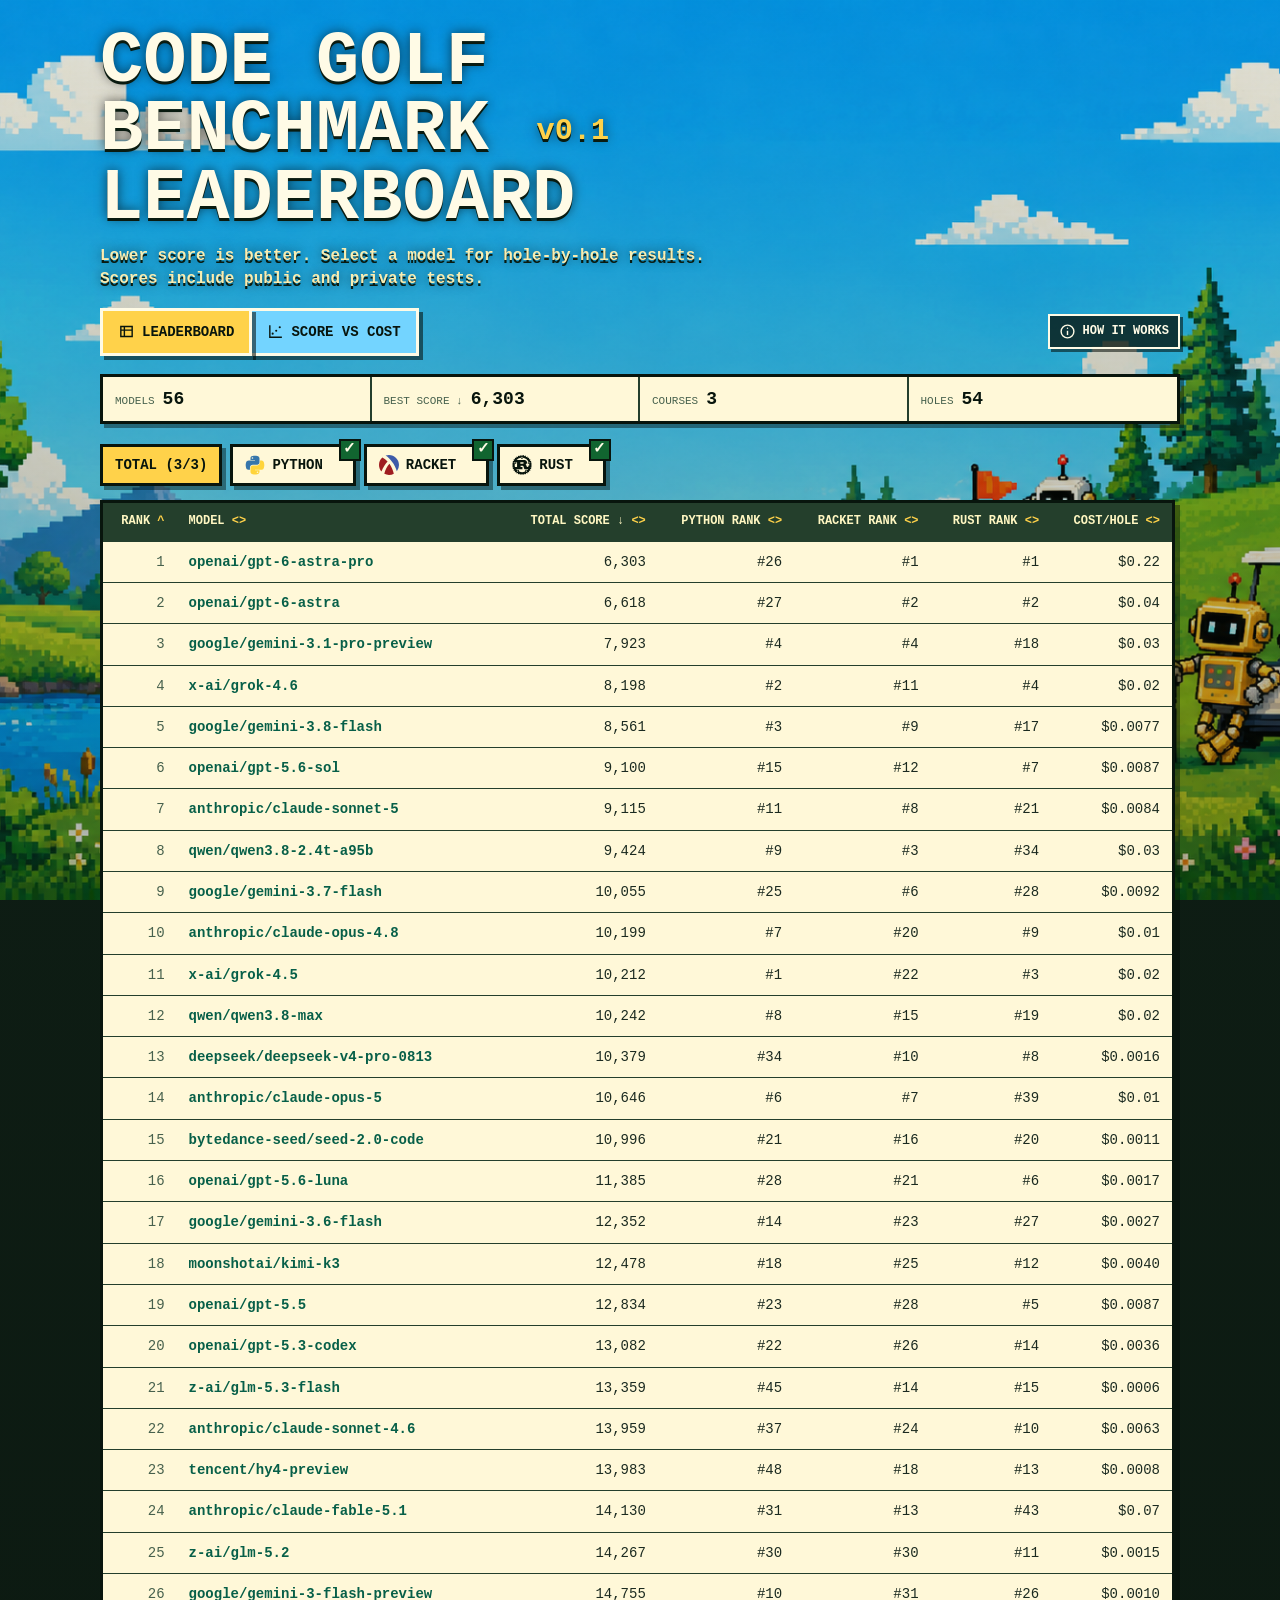
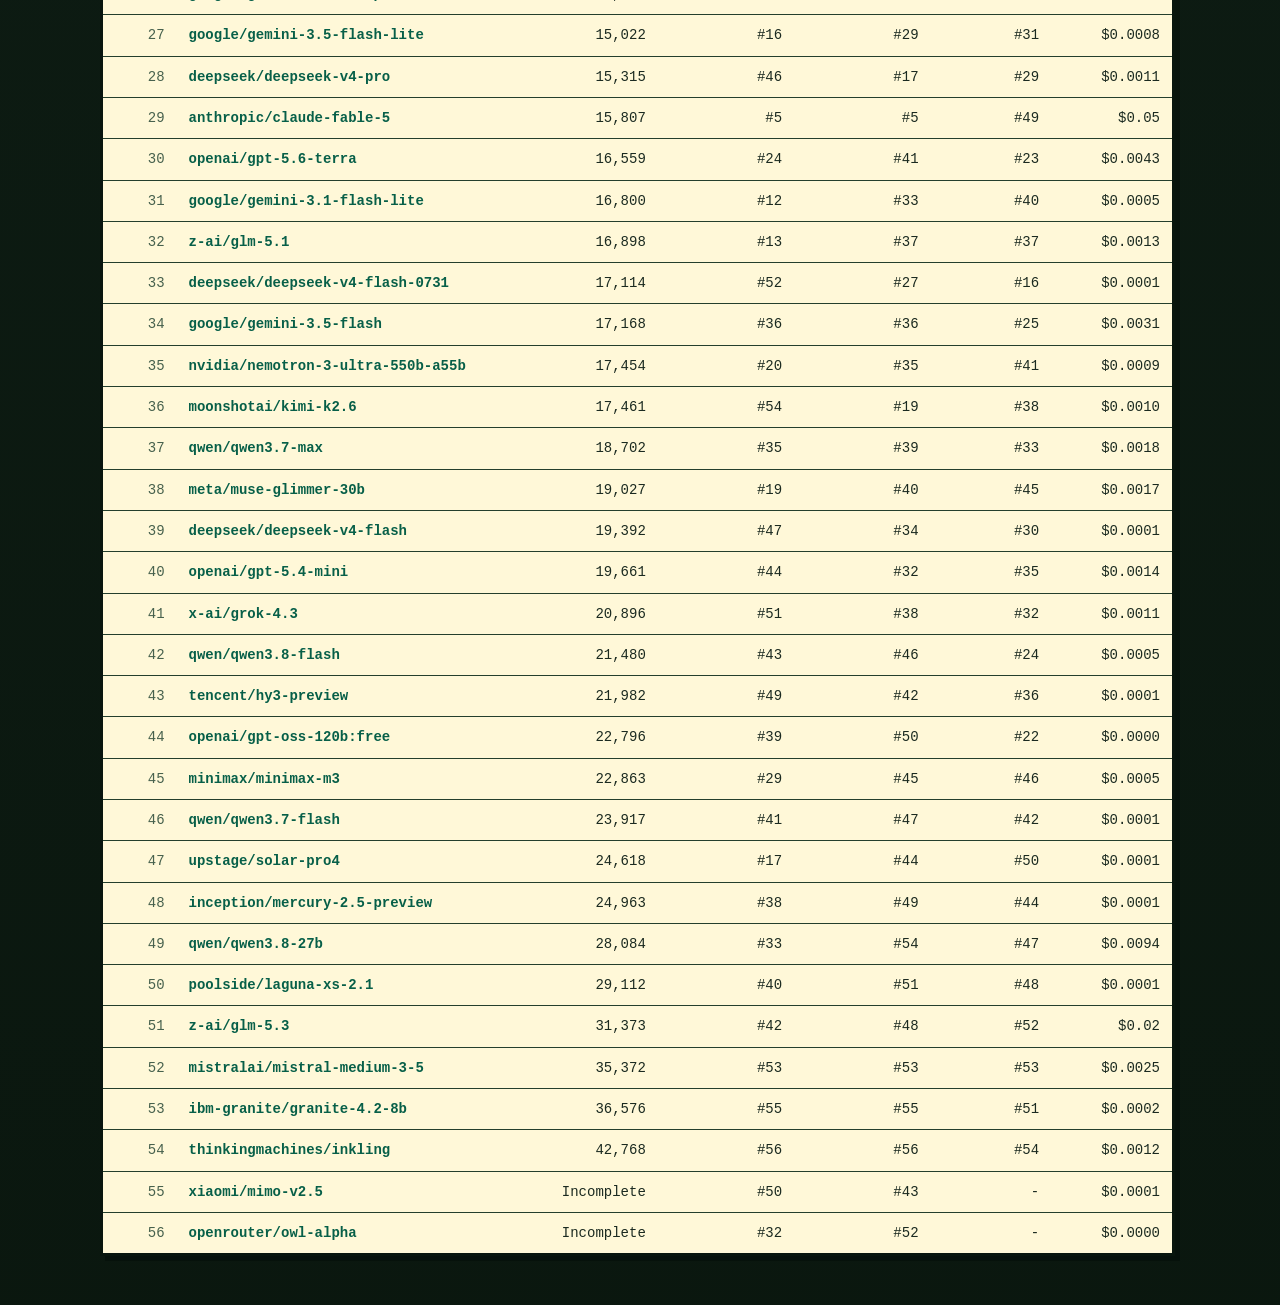
==== index.html @ 58149f3e "Initial Code Golf Benchmark website files" ====
<!doctype html>
<html lang="en">
  <head>
    <meta charset="utf-8">
    <meta name="viewport" content="width=device-width, initial-scale=1">
    <title>Code Golf Benchmark v0.1 Leaderboard</title>
    <link rel="icon" type="image/png" href="code_golf_bench_background1.png">
    <script src="results.js"></script>
    <style>
      :root {
        color-scheme: dark;
        --bg: #102017;
        --panel: #fff8d8;
        --panel-2: #e9f7b9;
        --text: #1b2a20;
        --muted: #47614d;
        --line: #243f2c;
        --ink: #08150d;
        --link: #075f48;
        --good: #116530;
        --gold: #ffd24a;
        --sky: #73d4ff;
        --shadow: rgba(2, 10, 5, 0.42);
      }

      * {
        box-sizing: border-box;
      }

      body {
        margin: 0;
        min-height: 100vh;
        background:
          linear-gradient(rgba(9, 21, 13, 0.1), rgba(9, 21, 13, 0.8)),
          url("code_golf_bench_background1.png") center top / cover fixed,
          var(--bg);
        color: var(--text);
        font: 14px/1.45 "Courier New", ui-monospace, SFMono-Regular, Menlo, monospace;
      }

      main {
        max-width: 1120px;
        margin: 0 auto;
        padding: 28px 20px 44px;
      }

      header {
        min-height: 260px;
        display: flex;
        flex-direction: column;
        justify-content: end;
        margin-bottom: 18px;
        color: #fffbe6;
        text-shadow: 0 3px 0 #0a1b10, 0 0 12px rgba(0, 0, 0, 0.6);
      }

      h1 {
        margin: 0;
        max-width: 760px;
        font-size: clamp(34px, 7vw, 72px);
        line-height: 0.95;
        font-weight: 900;
        letter-spacing: 0;
        text-transform: uppercase;
      }

      .title-version {
        display: inline-block;
        margin-left: 0.15em;
        color: var(--gold);
        font-size: 0.42em;
        line-height: 1;
        text-transform: none;
        vertical-align: 0.35em;
      }

      .subhead {
        max-width: 640px;
        margin: 12px 0 0;
        color: #f8edb2;
        font-size: 16px;
        font-weight: 700;
      }

      .header-nav {
        display: flex;
        flex-wrap: wrap;
        align-items: center;
        justify-content: space-between;
        gap: 12px;
        margin-top: 16px;
      }

      .view-switcher {
        display: flex;
        flex-wrap: wrap;
      }

      .view-link,
      .utility-link {
        display: inline-flex;
        align-items: center;
        gap: 7px;
        background: rgba(8, 21, 13, 0.78);
        color: #fffbe6;
        text-shadow: none;
        text-transform: uppercase;
      }

      .view-link {
        border: 3px solid #fffbe6;
        padding: 11px 15px;
        box-shadow: 4px 4px 0 rgba(2, 10, 5, 0.55);
        font-weight: 800;
      }

      .view-link + .view-link {
        margin-left: -3px;
      }

      .view-link[aria-current="page"] {
        position: relative;
        z-index: 1;
        background: var(--gold);
        color: var(--ink);
      }

      .plot-view-link:not([aria-current="page"]) {
        background: var(--sky);
        color: var(--ink);
      }

      .utility-link {
        border: 2px solid #fffbe6;
        padding: 7px 9px;
        box-shadow: 3px 3px 0 rgba(2, 10, 5, 0.55);
        font-size: 12px;
      }

      .summary {
        display: grid;
        grid-template-columns: repeat(4, minmax(0, 1fr));
        background: var(--panel);
        border: 3px solid var(--ink);
        box-shadow: 4px 4px 0 var(--shadow);
        margin-bottom: 20px;
      }

      .metric {
        display: flex;
        align-items: baseline;
        gap: 8px;
        min-width: 0;
        padding: 9px 12px;
      }

      .metric:not(:last-child) {
        border-right: 2px solid var(--line);
      }

      .metric span {
        color: var(--muted);
        font-size: 11px;
        text-transform: uppercase;
      }

      .metric strong {
        font-size: 18px;
        color: var(--ink);
      }

      table {
        width: 100%;
        border-collapse: collapse;
        background: var(--panel);
        border: 3px solid var(--ink);
        border-radius: 0;
        box-shadow: 5px 5px 0 var(--shadow);
        overflow: hidden;
      }

      th,
      td {
        padding: 10px 12px;
        border-bottom: 1px solid var(--line);
        text-align: left;
        white-space: nowrap;
        font-variant-numeric: tabular-nums;
      }

      th {
        background: var(--line);
        color: #fff7c2;
        font-size: 12px;
        text-transform: uppercase;
      }

      th.sortable {
        cursor: pointer;
        user-select: none;
      }

      th.sortable::after {
        content: " <> ";
        color: var(--gold);
      }

      th.sort-asc::after {
        content: " ^ ";
      }

      th.sort-desc::after {
        content: " v ";
      }

      tr:last-child td {
        border-bottom: 0;
      }

      td.number,
      th.number {
        text-align: right;
      }

      a {
        color: var(--link);
        font-weight: 650;
        text-decoration: none;
      }

      a:hover {
        background: var(--gold);
        color: var(--ink);
        text-decoration: none;
      }

      .view-link:hover,
      .utility-link:hover {
        background: var(--gold);
        color: var(--ink);
        text-shadow: none;
      }

      .rank {
        color: var(--muted);
        font-variant-numeric: tabular-nums;
      }

      .passed {
        color: var(--good);
        font-weight: 650;
      }

      .table-wrap {
        overflow-x: auto;
        padding: 0 5px 5px 0;
      }

      .tabs {
        display: flex;
        flex-wrap: wrap;
        gap: 8px;
        margin: 0 0 14px;
      }

      .course-tab {
        position: relative;
      }

      .tab {
        display: inline-flex;
        align-items: center;
        gap: 7px;
        border: 3px solid var(--ink);
        border-radius: 0;
        background: var(--panel);
        color: var(--ink);
        box-shadow: 4px 4px 0 var(--shadow);
        cursor: pointer;
        font: inherit;
        font-weight: 800;
        padding: 8px 12px;
        text-transform: uppercase;
      }

      .button-icon {
        flex: 0 0 auto;
        width: 17px;
        height: 17px;
        stroke-width: 2;
      }

      .course-icon {
        width: 20px;
        height: 20px;
      }

      .tab[aria-selected="true"] {
        background: var(--gold);
      }

      .course-tab:not(.is-counted) .tab:not([aria-selected="true"]) {
        color: var(--muted);
        opacity: 0.72;
      }

      .course-view-tab {
        padding-right: 30px;
      }

      .course-toggle {
        position: absolute;
        top: -5px;
        right: -5px;
        width: 22px;
        height: 22px;
        cursor: pointer;
      }

      .course-toggle input {
        position: absolute;
        inset: 0;
        width: 100%;
        height: 100%;
        margin: 0;
        opacity: 0;
        cursor: inherit;
      }

      .course-toggle-mark {
        display: block;
        width: 100%;
        height: 100%;
        border: 2px solid var(--ink);
        border-radius: 0;
        background: var(--panel);
        color: transparent;
        font-size: 15px;
        font-weight: 900;
        line-height: 18px;
        text-align: center;
      }

      .course-toggle input:checked + .course-toggle-mark {
        background: var(--good);
        color: #fffbe6;
      }

      .course-toggle input:focus-visible + .course-toggle-mark {
        outline: 3px solid var(--sky);
        outline-offset: 2px;
      }

      .course-toggle.is-disabled {
        cursor: not-allowed;
      }

      @media (max-width: 760px) {
        body {
          background-attachment: scroll;
        }

        header {
          min-height: 220px;
        }

        .summary {
          grid-template-columns: repeat(2, minmax(0, 1fr));
        }

        .metric:not(:last-child) {
          border-right: 0;
        }

        .metric:nth-child(odd) {
          border-right: 2px solid var(--line);
        }

        .metric:nth-child(-n + 2) {
          border-bottom: 2px solid var(--line);
        }
      }

      @media (max-width: 440px) {
        .view-link {
          padding: 9px 10px;
          font-size: 12px;
        }

        .metric {
          display: grid;
          gap: 1px;
          padding: 7px 9px;
        }
      }
    </style>
  </head>
  <body>
    <main>
      <header>
        <h1>Code Golf Benchmark <span class="title-version">v0.1</span> Leaderboard</h1>
        <p class="subhead">Lower score is better. Select a model for hole-by-hole results. <span id="test-set-label"></span></p>
        <div class="header-nav">
          <nav class="view-switcher" aria-label="Benchmark views">
            <a class="view-link" href="index.html" aria-current="page">
              <svg class="button-icon" viewBox="0 0 24 24" fill="none" stroke="currentColor" aria-hidden="true" focusable="false">
                <path d="M4 5h16v14H4zM4 10h16M9 5v14"></path>
              </svg>
              <span>Leaderboard</span>
            </a>
            <a class="view-link plot-view-link" id="scatter-link" href="scatter.html">
              <svg class="button-icon" viewBox="0 0 24 24" fill="none" stroke="currentColor" aria-hidden="true" focusable="false">
                <path d="M4 3v17h17"></path>
                <circle cx="8" cy="15" r="1.5" fill="currentColor" stroke="none"></circle>
                <circle cx="13" cy="11" r="1.5" fill="currentColor" stroke="none"></circle>
                <circle cx="18" cy="6" r="1.5" fill="currentColor" stroke="none"></circle>
              </svg>
              <span>Score vs Cost</span>
            </a>
          </nav>
          <a class="utility-link" href="how-it-works.html">
            <svg class="button-icon" viewBox="0 0 24 24" fill="none" stroke="currentColor" aria-hidden="true" focusable="false">
              <circle cx="12" cy="12" r="9"></circle>
              <path d="M12 11v6"></path>
              <circle cx="12" cy="7.5" r="1" fill="currentColor" stroke="none"></circle>
            </svg>
            <span>How It Works</span>
          </a>
        </div>
      </header>

      <section class="summary" aria-label="Benchmark summary">
        <div class="metric"><span>Models</span><strong id="models">-</strong></div>
        <div class="metric"><span>Best Score ↓</span><strong id="best-score">-</strong></div>
        <div class="metric"><span id="course-label">Courses</span><strong id="course">-</strong></div>
        <div class="metric"><span>Holes</span><strong id="holes">-</strong></div>
      </section>

      <nav class="tabs" id="tabs" aria-label="Leaderboard views"></nav>

      <div class="table-wrap">
        <table>
          <thead id="leaderboard-head"></thead>
          <tbody id="leaderboard"></tbody>
        </table>
      </div>
    </main>

    <script>
      const rawResults = window.CODEGOLF_RESULTS || [];
      const rows = document.querySelector("#leaderboard");
      const head = document.querySelector("#leaderboard-head");
      const tabs = document.querySelector("#tabs");
      const scatterLink = document.querySelector("#scatter-link");
      const ALL_COURSES = "__all__";
      let activeView = ALL_COURSES;
      let sortState = { key: "rank", direction: "asc" };

      function fmtScore(value) {
        if (!Number.isFinite(Number(value))) return "-";
        return Math.round(Number(value)).toLocaleString();
      }

      function fmtCost(value) {
        if (value === null || value === undefined || value === "") return "-";
        const number = Number(value);
        if (!Number.isFinite(number)) return "-";
        return `$${number.toFixed(number < 0.01 ? 4 : 2)}`;
      }

      function pct(value) {
        return `${Math.round(value * 100)}%`;
      }

      function testFraction(result) {
        return `${result.tests_passed}/${result.tests_total}`;
      }

      function correctnessCell(result) {
        return `${pct(result.correctness)} (${testFraction(result)})`;
      }

      function rawByteCount(result) {
        return Number(result.raw_bytes ?? result.bytes ?? 0);
      }

      function penaltyPoints(result) {
        const penalty = Number(result.penalty_points ?? (Number(result.score) - rawByteCount(result)));
        return Number.isFinite(penalty) ? Math.max(0, penalty) : penalty;
      }

      function apiCost(result) {
        const rawCost = result.api_cost ?? result.api_summary?.cost;
        if (rawCost === null || rawCost === undefined || rawCost === "") return null;
        const cost = Number(rawCost);
        return Number.isFinite(cost) ? cost : null;
      }

      function costPerHole(result) {
        if (result.cost_per_hole !== undefined) {
          const value = Number(result.cost_per_hole);
          return Number.isFinite(value) ? value : null;
        }
        const cost = apiCost(result);
        const holes = Number(result.tasks_total);
        return cost !== null && holes > 0 ? cost / holes : null;
      }

      function escapeHtml(value) {
        return String(value)
          .replaceAll("&", "&amp;")
          .replaceAll("<", "&lt;")
          .replaceAll(">", "&gt;")
          .replaceAll('"', "&quot;");
      }

      function modelKey(result) {
        return String(result.model_key || result.model || result.variant || result.run || "");
      }

      function courseKey(result) {
        return String(result.course || "python");
      }

      function courseLabel(course) {
        return course.replaceAll("-", " ").replace(/\b\w/g, (char) => char.toUpperCase());
      }

      const courseIcons = {
        python: {
          viewBox: "10 8 108 110",
          markup: `
            <path fill="#3776ab" d="M63.391 1.988c-4.222.02-8.252.379-11.8 1.007-10.45 1.846-12.346 5.71-12.346 12.837v9.411h24.693v3.137H29.977c-7.176 0-13.46 4.313-15.426 12.521-2.268 9.405-2.368 15.275 0 25.096 1.755 7.311 5.947 12.519 13.124 12.519h8.491V67.234c0-8.151 7.051-15.34 15.426-15.34h24.665c6.866 0 12.346-5.654 12.346-12.548V15.833c0-6.693-5.646-11.72-12.346-12.837-4.244-.706-8.645-1.027-12.866-1.008zM50.037 9.557c2.55 0 4.634 2.117 4.634 4.721 0 2.593-2.083 4.69-4.634 4.69-2.56 0-4.633-2.097-4.633-4.69-.001-2.604 2.073-4.721 4.633-4.721z" transform="translate(0 10.26)"></path>
            <path fill="#ffd43b" d="M91.682 28.38v10.966c0 8.5-7.208 15.655-15.426 15.655H51.591c-6.756 0-12.346 5.783-12.346 12.549v23.515c0 6.691 5.818 10.628 12.346 12.547 7.816 2.297 15.312 2.713 24.665 0 6.216-1.801 12.346-5.423 12.346-12.547v-9.412H63.938v-3.138h37.012c7.176 0 9.852-5.005 12.348-12.519 2.578-7.735 2.467-15.174 0-25.096-1.774-7.145-5.161-12.521-12.348-12.521h-9.268zM77.809 87.927c2.561 0 4.634 2.097 4.634 4.692 0 2.602-2.074 4.719-4.634 4.719-2.55 0-4.633-2.117-4.633-4.719 0-2.595 2.083-4.692 4.633-4.692z" transform="translate(0 10.26)"></path>
          `,
        },
        racket: {
          viewBox: "0 0 24 24",
          markup: `
            <path fill="#3e5ba9" d="M12 0a11.95 11.95 0 0 0-4.104.721c4.872 2.556 11.316 10.893 13.547 18.686A11.957 11.957 0 0 0 24 12c0-6.627-5.373-12-12-12z"></path>
            <path fill="#9f1d20" d="M4.093 2.974A11.971 11.971 0 0 0 0 12c0 3.026 1.12 5.789 2.968 7.9 1.629-4.894 4.691-9.611 7.313-12.246-1.872-2.016-3.968-3.618-6.188-4.68zM6.369 22.599A11.947 11.947 0 0 0 12 24c2.092 0 4.059-.536 5.772-1.478-.987-4.561-2.851-8.739-5.28-12.147-2.597 2.8-5.186 7.702-6.123 12.224z"></path>
          `,
        },
        rust: {
          viewBox: "0 0 24 24",
          markup: `
            <path fill="currentColor" d="M23.835 11.703l-1.008-.623a13.7 13.7 0 0 0-.028-.294l.866-.807a.348.348 0 0 0-.116-.578l-1.106-.414a8.5 8.5 0 0 0-.087-.285l.69-.959a.346.346 0 0 0-.225-.545l-1.167-.189a9.4 9.4 0 0 0-.14-.262l.49-1.076a.344.344 0 0 0-.028-.336.349.349 0 0 0-.3-.154l-1.185.041a6.8 6.8 0 0 0-.187-.226l.272-1.153a.347.347 0 0 0-.417-.418l-1.153.273a14 14 0 0 0-.228-.187l.042-1.185a.344.344 0 0 0-.49-.328l-1.076.491a9.7 9.7 0 0 0-.263-.141L16.256.955a.348.348 0 0 0-.545-.226l-.96.691a8.5 8.5 0 0 0-.285-.086l-.414-1.106a.348.348 0 0 0-.578-.116l-.807.867a9.3 9.3 0 0 0-.294-.029L12.295.168a.346.346 0 0 0-.59 0l-.623 1.007a13.7 13.7 0 0 0-.294.029L9.98.337a.346.346 0 0 0-.578.116l-.414 1.106a8.5 8.5 0 0 0-.285.086L7.744.955a.348.348 0 0 0-.545.226l-.19 1.167a9.4 9.4 0 0 0-.262.14l-1.076-.49a.346.346 0 0 0-.49.328l.041 1.185a8 8 0 0 0-.228.187l-1.153-.273a.347.347 0 0 0-.417.418l.271 1.153a8 8 0 0 0-.186.226l-1.185-.041a.346.346 0 0 0-.328.49l.491 1.076a9.2 9.2 0 0 0-.141.262l-1.166.189a.348.348 0 0 0-.226.545l.691.959a13.3 13.3 0 0 0-.087.285l-1.107.414a.348.348 0 0 0-.115.578l.866.807a9.3 9.3 0 0 0-.029.294l-1.007.623a.344.344 0 0 0 0 .589l1.007.624c.009.098.019.196.029.293l-.866.808a.346.346 0 0 0 .115.578l1.107.414c.027.096.057.191.087.285l-.691.959a.345.345 0 0 0 .227.544l1.166.19c.045.088.092.175.141.262l-.491 1.076a.346.346 0 0 0 .328.49l1.183-.042c.062.077.124.153.187.228l-.271 1.154a.346.346 0 0 0 .417.416l1.153-.271c.075.064.151.125.228.186l-.041 1.185a.344.344 0 0 0 .49.327l1.076-.49c.087.049.174.095.262.141l.19 1.166a.348.348 0 0 0 .545.227l.959-.69c.094.03.189.059.285.087l.414 1.106a.345.345 0 0 0 .578.115l.808-.866c.097.011.195.021.294.03l.623 1.007a.347.347 0 0 0 .589 0l.624-1.007c.098-.009.196-.019.293-.03l.807.866a.348.348 0 0 0 .578-.115l.414-1.106c.096-.028.191-.057.286-.087l.958.69a.345.345 0 0 0 .545-.227l.19-1.166c.088-.046.175-.093.262-.141l1.076.49a.347.347 0 0 0 .49-.327l-.041-1.185c.076-.061.152-.122.226-.186l1.153.271a.347.347 0 0 0 .417-.416l-.271-1.154c.063-.075.125-.151.186-.228l1.185.042a.344.344 0 0 0 .328-.49l-.49-1.076c.047-.087.095-.174.14-.262l1.167-.19a.348.348 0 0 0 .226-.544l-.691-.959.087-.285 1.106-.414a.346.346 0 0 0 .116-.578l-.866-.808c.01-.097.02-.195.028-.293l1.008-.624a.344.344 0 0 0 0-.589zm-6.742 8.355a.714.714 0 0 1 .299-1.396.714.714 0 1 1-.3 1.396zm-.342-2.314a.649.649 0 0 0-.772.5l-.357 1.669a8.74 8.74 0 0 1-7.014-.035l-.358-1.668a.648.648 0 0 0-.771-.499l-1.473.316a8.7 8.7 0 0 1-.761-.898h7.168c.08 0 .135-.014.135-.088v-2.536c0-.074-.053-.088-.135-.088h-2.097v-1.608h2.268c.206 0 1.106.059 1.394 1.209.09.353.287 1.504.423 1.873.135.413.683 1.238 1.269 1.238h3.571a.75.75 0 0 0 .13-.013 8.8 8.8 0 0 1-.812.953zM6.837 20.024a.714.714 0 1 1-.3-1.396.714.714 0 0 1 .3 1.396zM4.118 8.997a.714.714 0 1 1-1.304.58.714.714 0 0 1 1.304-.58zm-.836 1.982l1.535-.683a.65.65 0 0 0 .33-.858l-.316-.715h1.244v5.603H3.567a8.8 8.8 0 0 1-.285-3.347zm6.735-.544V8.784h2.96c.153 0 1.079.177 1.079.87 0 .575-.711.781-1.295.781zm10.757 1.486c0 .219-.008.436-.024.651h-.9c-.09 0-.127.059-.127.148v.413c0 .973-.548 1.184-1.029 1.238-.458.052-.965-.191-1.028-.472-.27-1.518-.72-1.843-1.43-2.403.881-.56 1.799-1.386 1.799-2.492 0-1.193-.819-1.945-1.377-2.315-.783-.516-1.65-.619-1.883-.619H5.468a8.77 8.77 0 0 1 4.907-2.77l1.098 1.151a.648.648 0 0 0 .918.022l1.227-1.175a8.78 8.78 0 0 1 6.004 4.277l-.84 1.898a.652.652 0 0 0 .33.858l1.618.72c.028.287.042.577.042.87zm-9.3-9.6a.713.713 0 1 1 .983 1.032.714.714 0 0 1-.984-1.032zm8.338 6.71a.711.711 0 0 1 .94-.362.714.714 0 1 1-.94.364z"></path>
          `,
        },
      };

      function createCourseIcon(course) {
        const logo = courseIcons[course] || {
          viewBox: "0 0 24 24",
          markup: '<path fill="none" stroke="currentColor" d="m8 7-5 5 5 5m8-10 5 5-5 5"></path>',
        };
        const icon = document.createElementNS("http://www.w3.org/2000/svg", "svg");
        icon.classList.add("button-icon", "course-icon");
        icon.setAttribute("viewBox", logo.viewBox);
        icon.setAttribute("aria-hidden", "true");
        icon.setAttribute("focusable", "false");
        icon.innerHTML = logo.markup;
        return icon;
      }

      function resultPreferenceCompare(a, b) {
        return (
          Number(a.score) - Number(b.score) ||
          Number(b.tasks_passed || 0) - Number(a.tasks_passed || 0) ||
          Number(b.tests_passed || 0) - Number(a.tests_passed || 0) ||
          Number(a.raw_bytes || 0) - Number(b.raw_bytes || 0) ||
          String(a.variant || a.run || "").localeCompare(String(b.variant || b.run || ""))
        );
      }

      function bestResultPerModelCourse(items) {
        const best = new Map();
        for (const result of items) {
          const key = `${modelKey(result)}\u0000${courseKey(result)}`;
          const current = best.get(key);
          if (!current || resultPreferenceCompare(result, current) < 0) best.set(key, result);
        }
        return [...best.values()];
      }

      const results = bestResultPerModelCourse(rawResults);
      const courses = [...new Set(results.map(courseKey))].sort();
      let selectedCourses = selectedCoursesFromUrl();
      const testSets = [...new Set(results.map((result) => result.test_set).filter(Boolean))];
      document.querySelector("#test-set-label").textContent = testSets.includes("all")
        ? "Scores include public and private tests."
        : "Scores use private tests.";

      function selectedCoursesFromUrl() {
        const params = new URLSearchParams(window.location.search);
        if (!params.has("courses")) return new Set(courses);

        const requested = new Set(params.get("courses").split(",").filter(Boolean));
        const selected = courses.filter((course) => requested.has(course));
        return new Set(selected.length ? selected : courses);
      }

      function selectedCourseList() {
        return courses.filter((course) => selectedCourses.has(course));
      }

      function updateCoursesUrl() {
        const url = new URL(window.location.href);
        if (selectedCourses.size === courses.length) {
          url.searchParams.delete("courses");
        } else {
          url.searchParams.set("courses", selectedCourseList().join(","));
        }
        window.history.replaceState(null, "", url.href);
        updateScatterLink();
      }

      function updateScatterLink() {
        const selected = selectedCourseList();
        scatterLink.href = selected.length === courses.length
          ? "scatter.html"
          : `scatter.html?courses=${encodeURIComponent(selected.join(","))}`;
      }

      function rankedCourseResults(course) {
        return results
          .filter((result) => courseKey(result) === course)
          .sort(resultPreferenceCompare)
          .map((result, index) => ({ ...result, rank: index + 1 }));
      }

      const courseRanks = new Map();
      for (const course of courses) {
        courseRanks.set(
          course,
          new Map(rankedCourseResults(course).map((result) => [modelKey(result), result.rank])),
        );
      }

      function buildCombinedRows() {
        const includedCourses = selectedCourseList();
        const byModel = new Map();
        for (const result of results) {
          if (!selectedCourses.has(courseKey(result))) continue;
          const key = modelKey(result);
          if (!byModel.has(key)) {
            byModel.set(key, {
              model_key: key,
              model: result.model || result.variant || result.run,
              results_by_course: new Map(),
              model_metadata: result.model_metadata || {},
            });
          }
          byModel.get(key).results_by_course.set(courseKey(result), result);
        }

        const models = [...byModel.values()].map((model) => {
          const courseResults = [...model.results_by_course.values()];
          const complete = includedCourses.every((course) => model.results_by_course.has(course));
          const availableScore = courseResults.reduce((total, result) => total + Number(result.score || 0), 0);
          const rawBytes = courseResults.reduce((total, result) => total + rawByteCount(result), 0);
          const costs = courseResults.map(apiCost);
          const totalApiCost = costs.every((cost) => cost !== null)
            ? costs.reduce((total, cost) => total + cost, 0)
            : null;
          const totalHoles = courseResults.reduce((total, result) => total + Number(result.tasks_total || 0), 0);
          return {
            ...model,
            complete,
            courses_completed: courseResults.length,
            total_score: complete ? availableScore : Number.POSITIVE_INFINITY,
            available_score: availableScore,
            raw_bytes: rawBytes,
            api_cost: totalApiCost,
            tasks_total: totalHoles,
            penalty_points: courseResults.reduce((total, result) => total + penaltyPoints(result), 0),
          };
        });

        models.sort((a, b) => (
          a.total_score - b.total_score ||
          b.courses_completed - a.courses_completed ||
          a.available_score - b.available_score ||
          String(a.model).localeCompare(String(b.model))
        ));
        return models.map((model, index) => ({ ...model, rank: index + 1 }));
      }

      function valueForSort(item, key) {
        if (key === "model") return item.model || item.variant || item.model_key;
        if (key === "total_score") return item.total_score;
        if (key === "cost_per_hole") return costPerHole(item) ?? Number.POSITIVE_INFINITY;
        if (key === "penalty_points") return penaltyPoints(item);
        if (key.startsWith("course:")) {
          return courseRanks.get(key.slice(7))?.get(item.model_key || modelKey(item)) ?? Number.POSITIVE_INFINITY;
        }
        return item[key] ?? "";
      }

      function compareValues(a, b, key) {
        const av = valueForSort(a, key);
        const bv = valueForSort(b, key);
        if (typeof av === "number" && typeof bv === "number") return av - bv;
        return String(av).localeCompare(String(bv));
      }

      function markSortHeader() {
        for (const header of document.querySelectorAll("th.sortable")) {
          header.classList.toggle("sort-asc", header.dataset.key === sortState.key && sortState.direction === "asc");
          header.classList.toggle("sort-desc", header.dataset.key === sortState.key && sortState.direction === "desc");
        }
      }

      function bindSortHeaders() {
        for (const header of document.querySelectorAll("th.sortable")) {
          header.addEventListener("click", () => {
            const key = header.dataset.key;
            sortState = {
              key,
              direction: sortState.key === key && sortState.direction === "asc" ? "desc" : "asc",
            };
            const items =
              activeView === ALL_COURSES ? buildCombinedRows() : rankedCourseResults(activeView);
            if (activeView === ALL_COURSES) {
              renderCombinedRows(items);
            } else {
              renderCourseRows(items);
            }
            markSortHeader();
          });
        }
      }

      function renderTabs() {
        tabs.textContent = "";
        const totalButton = document.createElement("button");
        totalButton.className = "tab";
        totalButton.type = "button";
        totalButton.textContent = `Total (${selectedCourses.size}/${courses.length})`;
        totalButton.setAttribute("aria-selected", String(activeView === ALL_COURSES));
        totalButton.addEventListener("click", () => {
          activeView = ALL_COURSES;
          sortState = { key: "rank", direction: "asc" };
          renderTabs();
          renderTable();
        });
        tabs.appendChild(totalButton);

        for (const course of courses) {
          const control = document.createElement("div");
          control.className = "course-tab";
          control.classList.toggle("is-counted", selectedCourses.has(course));

          const viewButton = document.createElement("button");
          viewButton.className = "tab course-view-tab";
          viewButton.type = "button";
          viewButton.appendChild(createCourseIcon(course));
          viewButton.appendChild(document.createTextNode(courseLabel(course)));
          viewButton.setAttribute("aria-selected", String(course === activeView));
          viewButton.addEventListener("click", () => {
            activeView = course;
            sortState = { key: "rank", direction: "asc" };
            renderTabs();
            renderTable();
          });
          control.appendChild(viewButton);

          const toggleLabel = document.createElement("label");
          toggleLabel.className = "course-toggle";
          const toggle = document.createElement("input");
          toggle.className = "course-checkbox";
          toggle.type = "checkbox";
          toggle.checked = selectedCourses.has(course);
          toggle.disabled = toggle.checked && selectedCourses.size === 1;
          toggleLabel.classList.toggle("is-disabled", toggle.disabled);
          toggle.setAttribute("aria-label", `Include ${courseLabel(course)} in total`);
          toggleLabel.title = toggle.disabled ? "At least one course must be included" : `Include ${courseLabel(course)} in total`;
          toggle.addEventListener("change", () => {
            if (toggle.checked) {
              selectedCourses.add(course);
            } else {
              selectedCourses.delete(course);
            }
            if (sortState.key === `course:${course}` && !toggle.checked) {
              sortState = { key: "rank", direction: "asc" };
            }
            updateCoursesUrl();
            renderTabs();
            renderTable();
          });
          toggleLabel.appendChild(toggle);
          const toggleMark = document.createElement("span");
          toggleMark.className = "course-toggle-mark";
          toggleMark.setAttribute("aria-hidden", "true");
          toggleMark.textContent = "\u2713";
          toggleLabel.appendChild(toggleMark);
          control.appendChild(toggleLabel);
          tabs.appendChild(control);
        }
      }

      function renderCombinedHeader() {
        const includedCourses = selectedCourseList();
        head.innerHTML = `
          <tr>
            <th class="sortable number" data-key="rank">Rank</th>
            <th class="sortable" data-key="model">Model</th>
            <th class="sortable number" data-key="total_score">Total Score ↓</th>
            ${includedCourses.map((course) => `<th class="sortable number" data-key="course:${escapeHtml(course)}">${escapeHtml(courseLabel(course))} Rank</th>`).join("")}
            <th class="sortable number" data-key="cost_per_hole" title="API cost per hole in USD.">Cost/Hole</th>
          </tr>
        `;
        bindSortHeaders();
      }

      function renderCourseHeader() {
        head.innerHTML = `
          <tr>
            <th class="sortable number" data-key="rank">Rank</th>
            <th class="sortable" data-key="model">Model</th>
            <th class="sortable number" data-key="score">Score ↓</th>
            <th class="sortable number" data-key="raw_bytes">Raw Bytes</th>
            <th class="sortable number" data-key="penalty_points" title="Score minus raw bytes.">Penalty</th>
            <th class="sortable number" data-key="correctness" title="Tests passed divided by total tests in the selected scoring set.">Correctness</th>
            <th class="sortable number" data-key="tasks_passed" title="Holes where every test passed. This is different from test-level correctness.">Holes Passed</th>
            <th class="sortable number" data-key="cost_per_hole" title="API cost per hole in USD.">Cost/Hole</th>
          </tr>
        `;
        bindSortHeaders();
      }

      function updateSummary(items) {
        if (activeView === ALL_COURSES) {
          const complete = items.filter((item) => item.complete);
          const includedCourses = selectedCourseList();
          const holeCount = includedCourses.reduce((total, course) => {
            const first = results.find((result) => courseKey(result) === course);
            return total + Number(first?.tasks_total || 0);
          }, 0);
          document.querySelector("#models").textContent = items.length;
          document.querySelector("#best-score").textContent = complete.length ? fmtScore(complete[0].total_score) : "-";
          document.querySelector("#course-label").textContent = "Courses";
          document.querySelector("#course").textContent = includedCourses.length;
          document.querySelector("#holes").textContent = holeCount || "-";
        } else {
          document.querySelector("#models").textContent = items.length;
          document.querySelector("#best-score").textContent = items.length ? fmtScore(items[0].score) : "-";
          document.querySelector("#course-label").textContent = "Course";
          document.querySelector("#course").textContent = courseLabel(activeView);
          document.querySelector("#holes").textContent = items.length ? items[0].tasks_total : "-";
        }
      }

      function renderCombinedRows(items) {
        rows.textContent = "";
        const includedCourses = selectedCourseList();
        const sorted = [...items].sort((a, b) => {
          const order = compareValues(a, b, sortState.key);
          return sortState.direction === "asc" ? order : -order;
        });

        for (const model of sorted) {
          const tr = document.createElement("tr");
          const href = `model.html?model=${encodeURIComponent(model.model_key)}`;
          tr.innerHTML = `
            <td class="number rank">${model.rank}</td>
            <td><a href="${href}">${escapeHtml(model.model || model.model_key)}</a></td>
            <td class="number">${model.complete ? fmtScore(model.total_score) : "Incomplete"}</td>
            ${includedCourses.map((course) => {
              const rank = courseRanks.get(course)?.get(model.model_key);
              return `<td class="number">${rank ? `#${rank}` : "-"}</td>`;
            }).join("")}
            <td class="number">${fmtCost(costPerHole(model))}</td>
          `;
          rows.appendChild(tr);
        }
      }

      function renderCourseRows(items) {
        rows.textContent = "";
        const sorted = [...items].sort((a, b) => {
          const order = compareValues(a, b, sortState.key);
          return sortState.direction === "asc" ? order : -order;
        });

        for (const result of sorted) {
          const key = modelKey(result);
          const href = `model.html?model=${encodeURIComponent(key)}`;
          const tr = document.createElement("tr");
          tr.innerHTML = `
            <td class="number rank">${result.rank}</td>
            <td><a href="${href}">${escapeHtml(result.model || result.variant || result.run)}</a></td>
            <td class="number">${fmtScore(result.score)}</td>
            <td class="number">${result.raw_bytes}</td>
            <td class="number">${fmtScore(penaltyPoints(result))}</td>
            <td class="number" title="Tests passed / total tests: ${testFraction(result)}">${correctnessCell(result)}</td>
            <td class="number passed" title="Fully passed holes / total holes">${result.tasks_passed}/${result.tasks_total}</td>
            <td class="number">${fmtCost(costPerHole(result))}</td>
          `;
          rows.appendChild(tr);
        }
      }

      function renderTable() {
        const items = activeView === ALL_COURSES ? buildCombinedRows() : rankedCourseResults(activeView);
        if (activeView === ALL_COURSES) {
          renderCombinedHeader();
          renderCombinedRows(items);
        } else {
          renderCourseHeader();
          renderCourseRows(items);
        }
        updateSummary(items);
        markSortHeader();
      }

      renderTabs();
      updateScatterLink();
      renderTable();
    </script>
  </body>
</html>
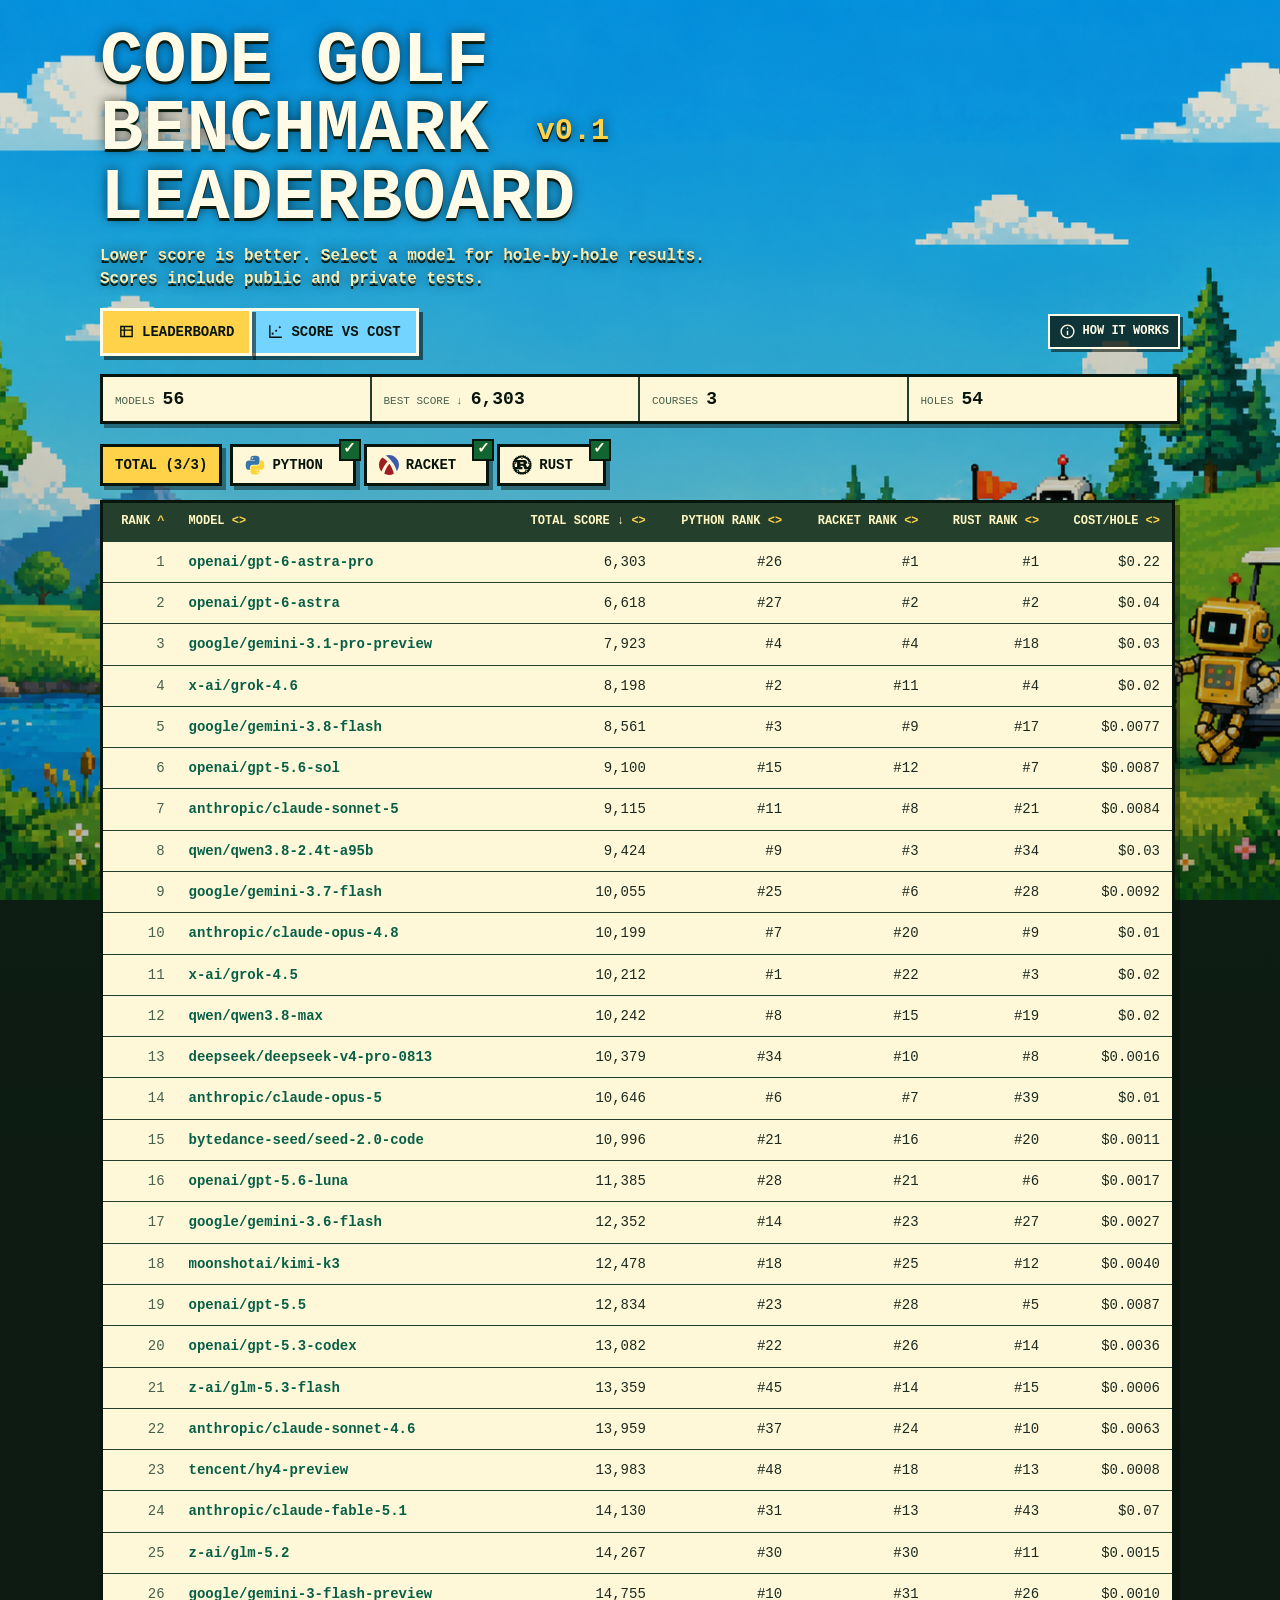
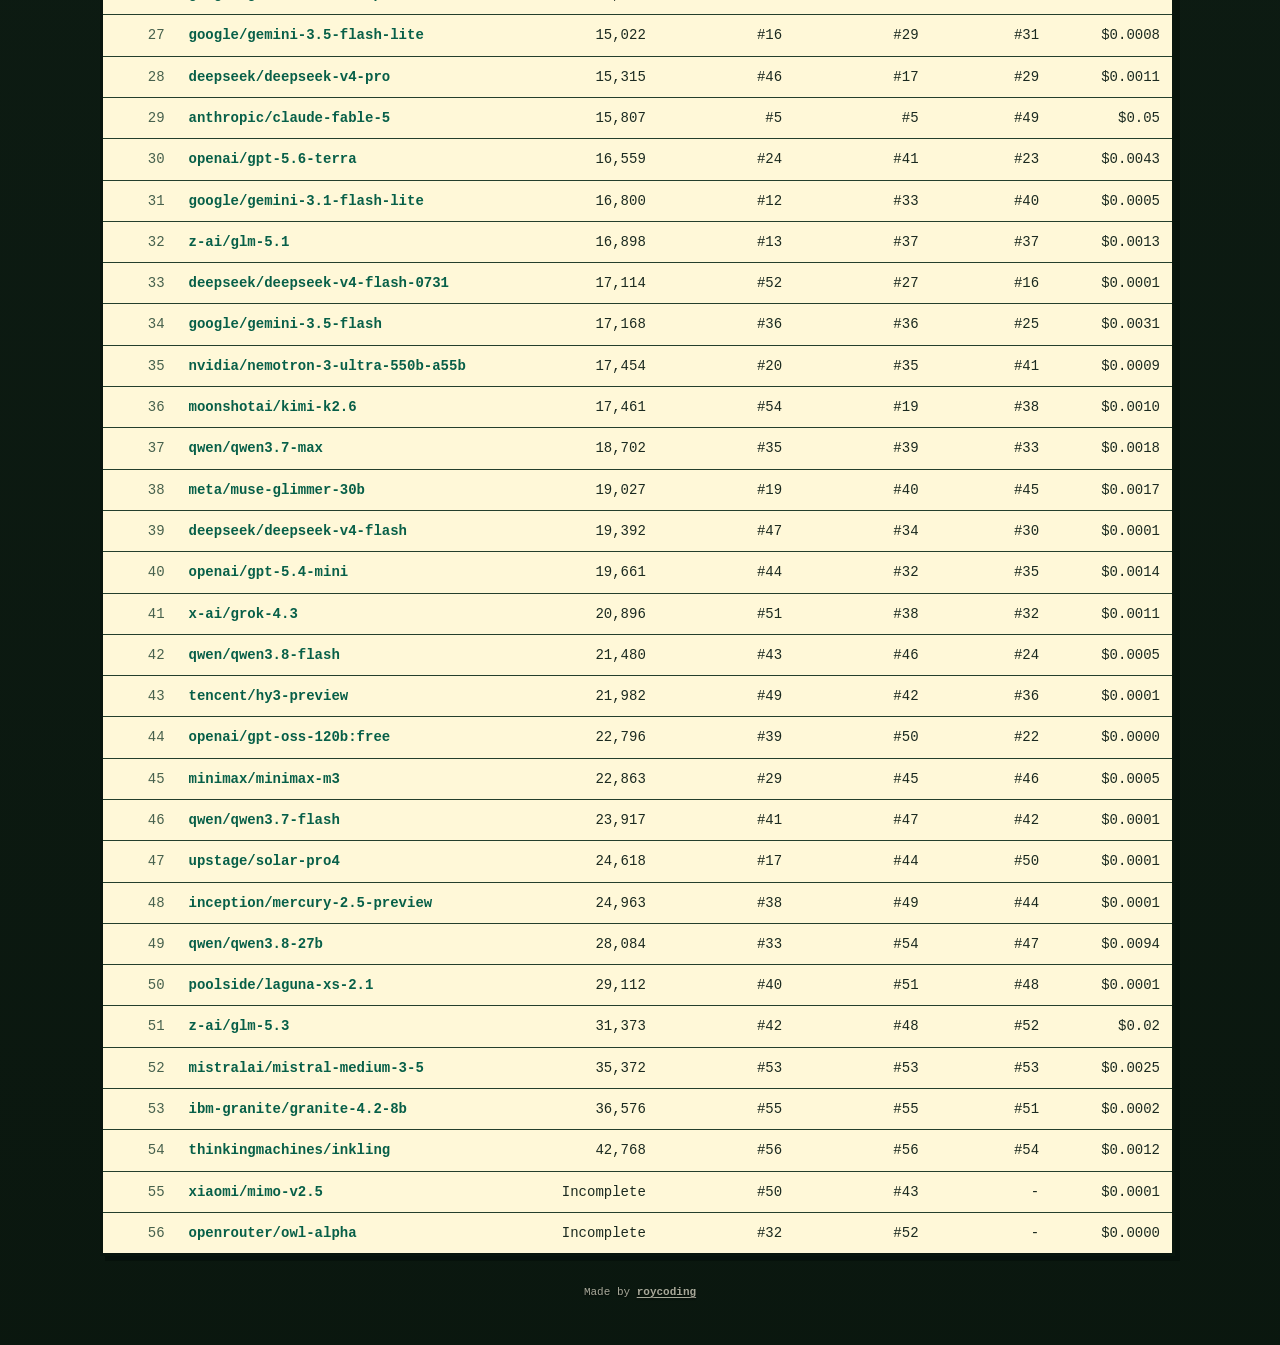
==== commit df05fad4: "CNAME and footer added" ====
--- a/index.html
+++ b/index.html
@@ -353,6 +353,25 @@
 
       .course-toggle.is-disabled {
         cursor: not-allowed;
+      }
+
+      .site-footer {
+        margin-top: 24px;
+        color: rgba(255, 251, 230, 0.65);
+        font-size: 11px;
+        text-align: center;
+        text-shadow: 0 1px 2px rgba(0, 0, 0, 0.65);
+      }
+
+      .site-footer a {
+        color: inherit;
+        text-decoration: underline;
+        text-underline-offset: 2px;
+      }
+
+      .site-footer a:hover {
+        background: transparent;
+        color: #fffbe6;
       }
 
       @media (max-width: 760px) {
@@ -444,6 +463,8 @@
           <tbody id="leaderboard"></tbody>
         </table>
       </div>
+
+      <footer class="site-footer">Made by <a href="https://roycoding.com">roycoding</a></footer>
     </main>
 
     <script>
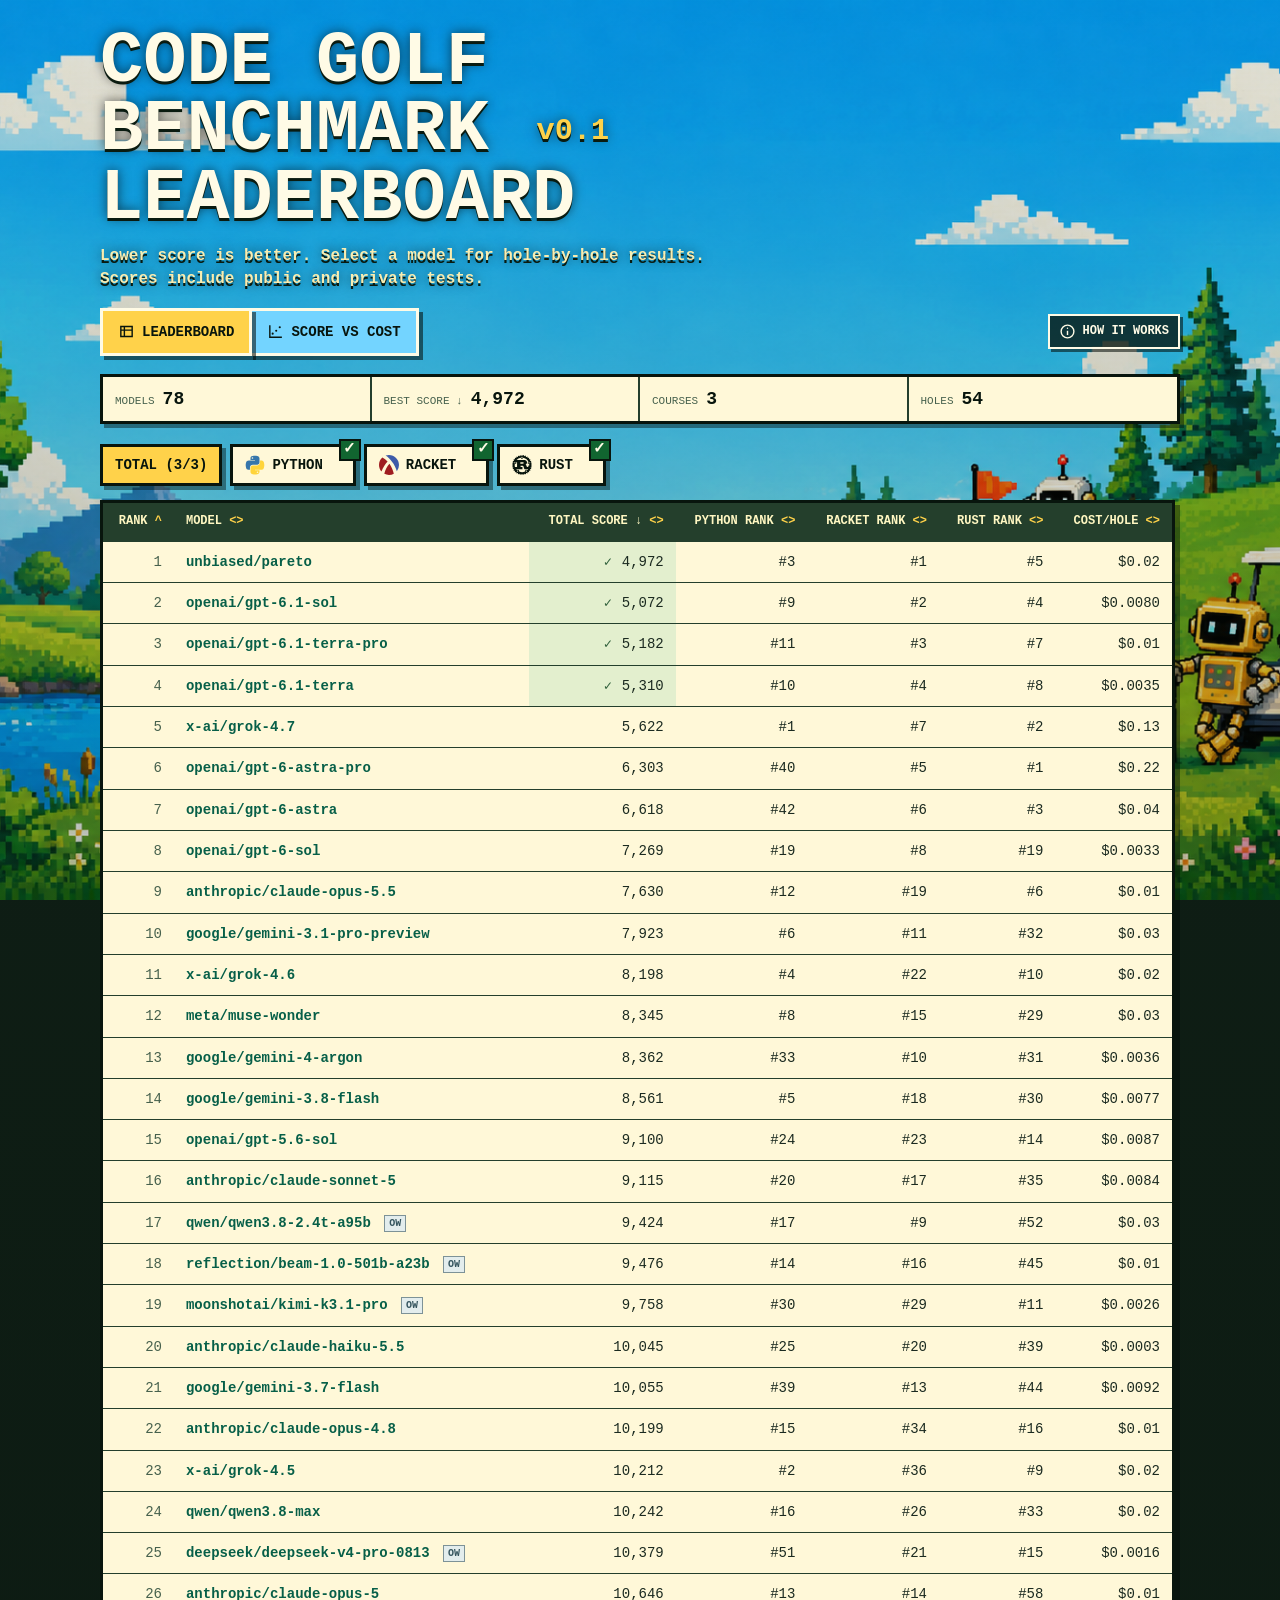
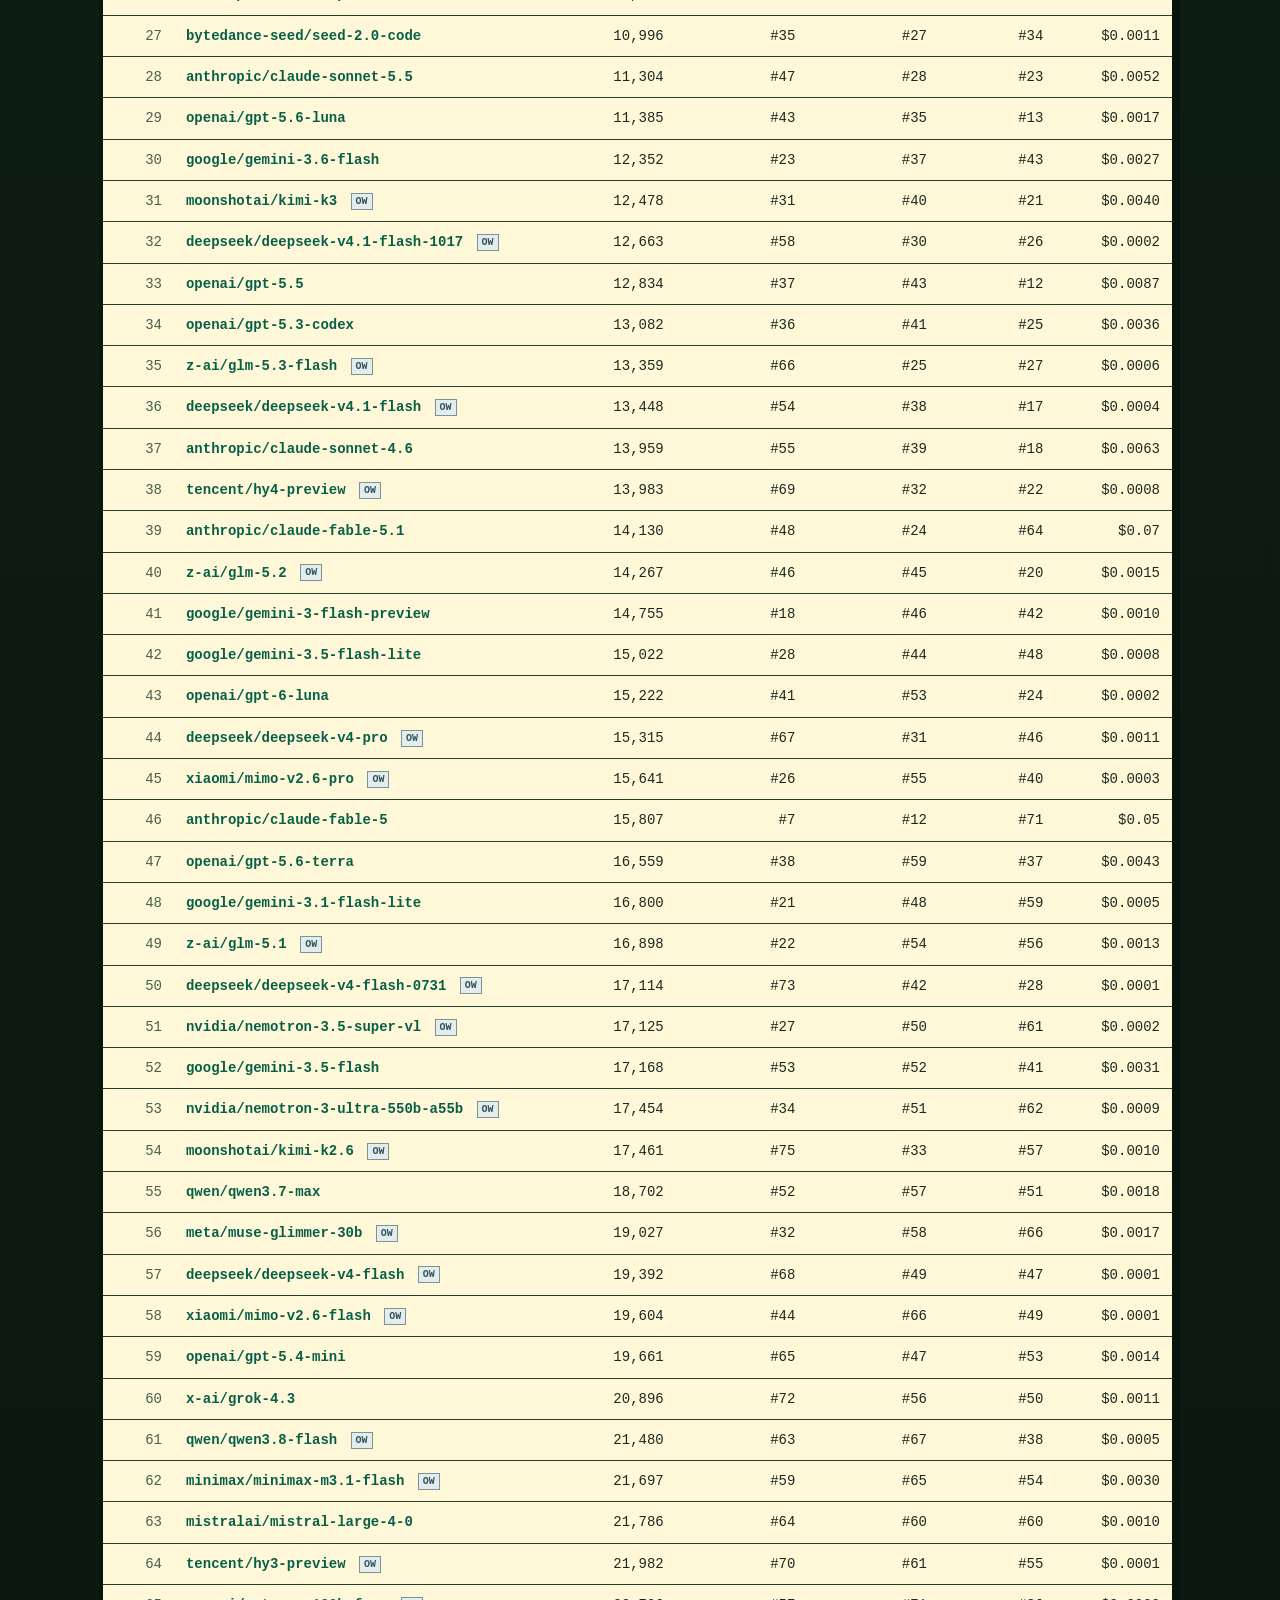
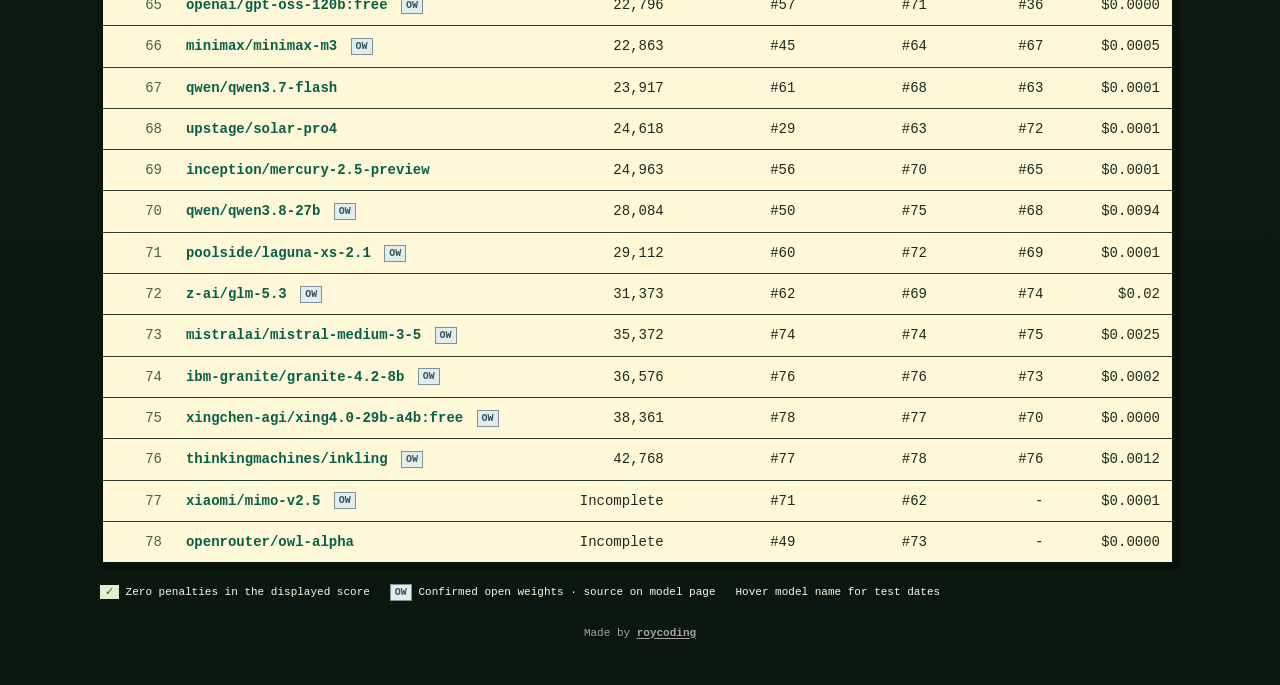
==== commit 6706ba22: "Improve leaderboard model information and add Terra results" ====
--- a/index.html
+++ b/index.html
@@ -3,9 +3,26 @@
   <head>
     <meta charset="utf-8">
     <meta name="viewport" content="width=device-width, initial-scale=1">
+    <meta name="description" content="See how AI models compare at writing the smallest correct Python, Racket, and Rust programs.">
+    <meta property="og:type" content="website">
+    <meta property="og:site_name" content="Code Golf Benchmark">
+    <meta property="og:title" content="Code Golf Benchmark v0.1 Leaderboard">
+    <meta property="og:description" content="See how AI models compare at writing the smallest correct Python, Racket, and Rust programs.">
+    <meta property="og:url" content="https://codegolfbench.com/">
+    <meta property="og:image" content="https://codegolfbench.com/code_golf_benchmark_social.png">
+    <meta property="og:image:type" content="image/png">
+    <meta property="og:image:width" content="1200">
+    <meta property="og:image:height" content="630">
+    <meta property="og:image:alt" content="A pixel-art golf course with robot golfers and the words Code Golf Benchmark v0.1.">
+    <meta name="twitter:card" content="summary_large_image">
+    <meta name="twitter:image" content="https://codegolfbench.com/code_golf_benchmark_social.png">
+    <meta name="twitter:image:alt" content="A pixel-art golf course with robot golfers and the words Code Golf Benchmark v0.1.">
     <title>Code Golf Benchmark v0.1 Leaderboard</title>
     <link rel="icon" type="image/png" href="code_golf_bench_background1.png">
     <script src="results.js"></script>
+    <script src="model-info.js"></script>
+    <script src="model-details.js"></script>
+    <link rel="stylesheet" href="model-details.css">
     <style>
       :root {
         color-scheme: dark;
@@ -254,6 +271,22 @@
       .table-wrap {
         overflow-x: auto;
         padding: 0 5px 5px 0;
+      }
+
+      .course-leaderboard th,
+      .course-leaderboard td {
+        padding: 10px 8px;
+      }
+
+      .course-leaderboard th {
+        white-space: normal;
+      }
+
+      .course-leaderboard .model-name-cell {
+        min-width: 150px;
+        max-width: 250px;
+        white-space: normal;
+        overflow-wrap: anywhere;
       }
 
       .tabs {
@@ -464,6 +497,12 @@
         </table>
       </div>
 
+      <p class="leaderboard-legend">
+        <span><span class="legend-clean">✓</span> Zero penalties in the displayed score</span>
+        <span><span class="open-weight-badge">OW</span> Confirmed open weights · source on model page</span>
+        <span>Hover model name for test dates</span>
+      </p>
+
       <footer class="site-footer">Made by <a href="https://roycoding.com">roycoding</a></footer>
     </main>
 
@@ -885,8 +924,8 @@
           const href = `model.html?model=${encodeURIComponent(model.model_key)}`;
           tr.innerHTML = `
             <td class="number rank">${model.rank}</td>
-            <td><a href="${href}">${escapeHtml(model.model || model.model_key)}</a></td>
-            <td class="number">${model.complete ? fmtScore(model.total_score) : "Incomplete"}</td>
+            <td class="model-name-cell"><a href="${href}" title="Tested — ${escapeHtml(CodegolfDetails.testedTitle(model))}">${escapeHtml(model.model || model.model_key)}</a> ${CodegolfDetails.annotations(model)}</td>
+            ${CodegolfDetails.scoreCell(model, model.complete ? fmtScore(model.total_score) : "Incomplete")}
             ${includedCourses.map((course) => {
               const rank = courseRanks.get(course)?.get(model.model_key);
               return `<td class="number">${rank ? `#${rank}` : "-"}</td>`;
@@ -910,8 +949,8 @@
           const tr = document.createElement("tr");
           tr.innerHTML = `
             <td class="number rank">${result.rank}</td>
-            <td><a href="${href}">${escapeHtml(result.model || result.variant || result.run)}</a></td>
-            <td class="number">${fmtScore(result.score)}</td>
+            <td class="model-name-cell"><a href="${href}" title="Tested — ${escapeHtml(CodegolfDetails.testedTitle(result))}">${escapeHtml(result.model || result.variant || result.run)}</a> ${CodegolfDetails.annotations(result)}</td>
+            ${CodegolfDetails.scoreCell(result, fmtScore(result.score))}
             <td class="number">${result.raw_bytes}</td>
             <td class="number">${fmtScore(penaltyPoints(result))}</td>
             <td class="number" title="Tests passed / total tests: ${testFraction(result)}">${correctnessCell(result)}</td>
@@ -923,6 +962,7 @@
       }
 
       function renderTable() {
+        head.closest("table").classList.toggle("course-leaderboard", activeView !== ALL_COURSES);
         const items = activeView === ALL_COURSES ? buildCombinedRows() : rankedCourseResults(activeView);
         if (activeView === ALL_COURSES) {
           renderCombinedHeader();
--- a/model-details.css
+++ b/model-details.css
@@ -0,0 +1,104 @@
+.zero-penalty {
+  background: #e3efce;
+}
+
+.zero-penalty-mark {
+  color: #31613c;
+  font-size: 12px;
+}
+
+.open-weight-badge {
+  display: inline-block;
+  padding: 1px 4px;
+  border: 1px solid #7d9297;
+  background: #e3eded;
+  color: #34545d;
+  font-size: 10px;
+  font-weight: 700;
+  line-height: 1.3;
+  vertical-align: middle;
+  text-shadow: none;
+}
+
+.model-name-cell > a:first-child {
+  margin-right: 5px;
+}
+
+.openrouter-link {
+  display: inline-flex;
+  align-items: center;
+  gap: 16px;
+  padding: 10px 13px;
+  border: 3px solid var(--ink);
+  background: var(--gold);
+  box-shadow: 4px 4px 0 var(--shadow);
+  text-shadow: none;
+  vertical-align: middle;
+}
+
+.openrouter-link svg {
+  flex: 0 0 auto;
+  width: 18px;
+  height: 18px;
+}
+
+.model-info-copy {
+  display: grid;
+  gap: 2px;
+}
+
+.model-info-copy strong {
+  font-size: 15px;
+  font-weight: 800;
+}
+
+.model-info-copy > span {
+  font-size: 11px;
+  font-weight: 400;
+}
+
+.leaderboard-legend {
+  display: flex;
+  flex-wrap: wrap;
+  align-items: center;
+  gap: 8px 20px;
+  margin: 14px 0 0;
+  color: #fffbe6;
+  font-size: 11px;
+  text-shadow: 0 1px 2px #08150d;
+}
+
+.legend-clean {
+  padding: 1px 5px;
+  background: #e3efce;
+  color: #31613c;
+  text-shadow: none;
+}
+
+.model-links {
+  display: flex;
+  flex-wrap: wrap;
+  align-items: center;
+  gap: 12px;
+  margin: 10px 0;
+  font-size: 12px;
+}
+
+.model-links .openrouter-link {
+  color: var(--ink);
+}
+
+.model-links .openrouter-link:hover {
+  background: #fff8d8;
+  color: var(--ink);
+}
+
+.model-links .open-weight-badge {
+  font-size: 12px;
+}
+
+.model-name-cell a:focus-visible,
+.model-links a:focus-visible {
+  outline: 2px solid #337b91;
+  outline-offset: 2px;
+}
